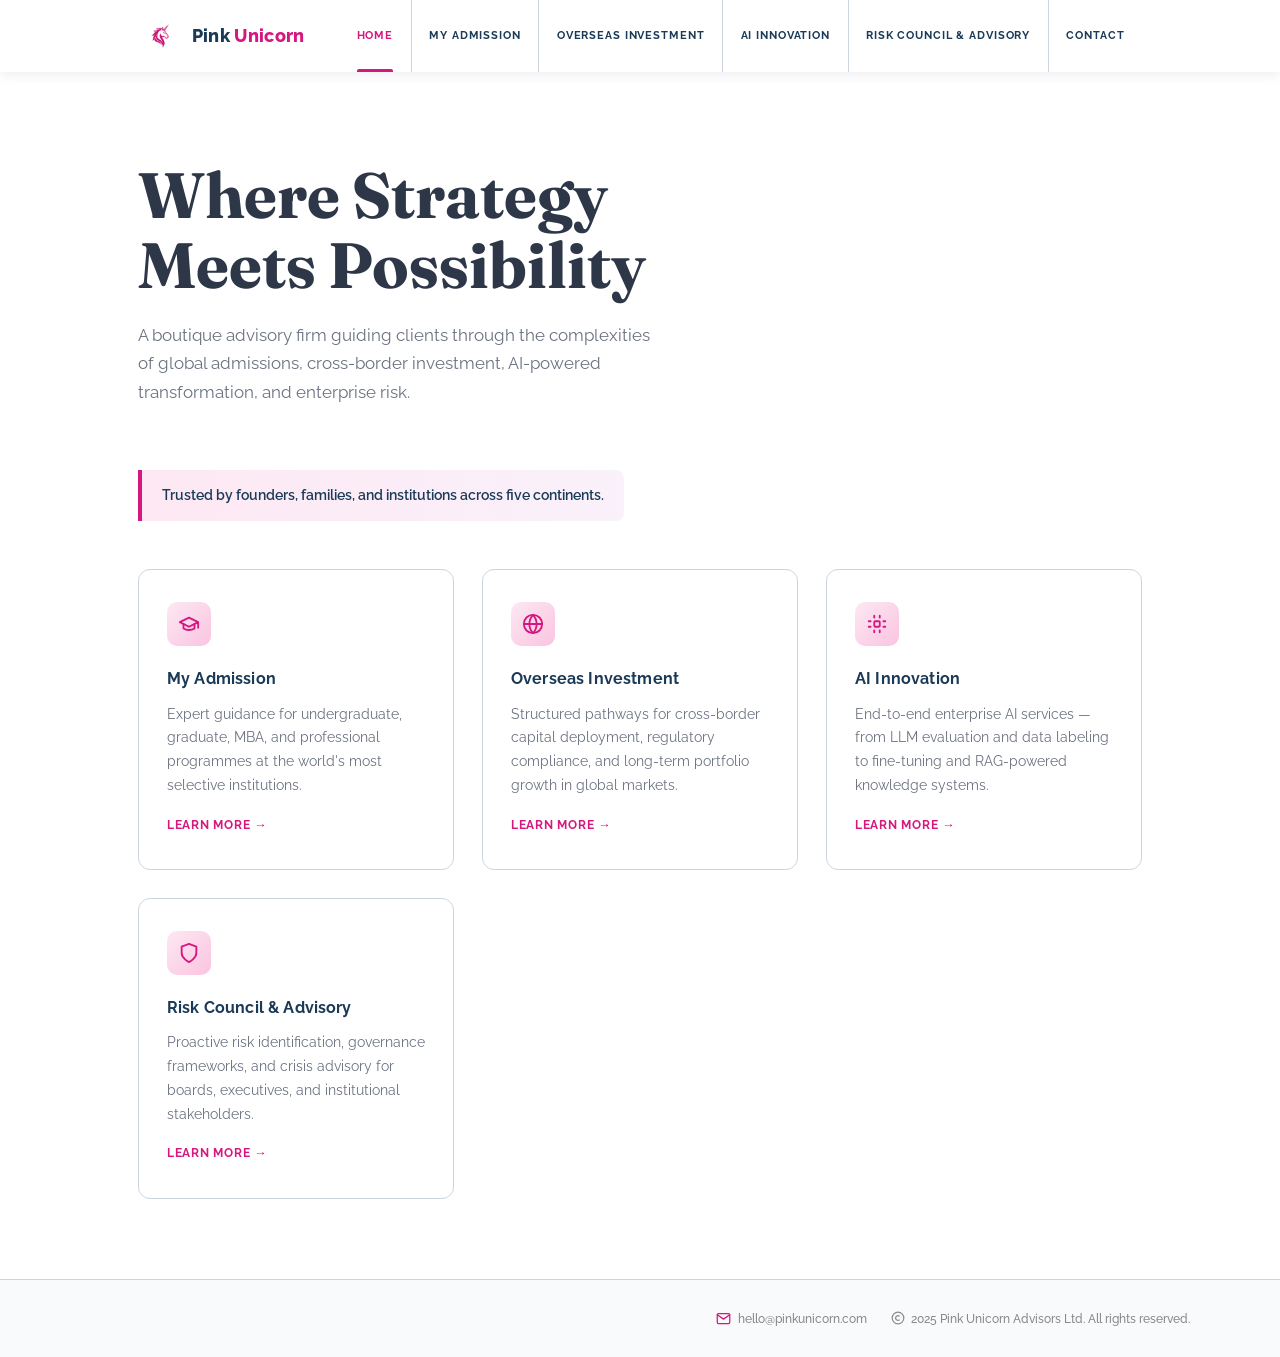
==== index.html @ c33bf4ef "Add files via upload" ====
<!DOCTYPE html>
<html lang="en">
<head>
  <meta charset="UTF-8" />
  <meta name="viewport" content="width=device-width, initial-scale=1.0" />
  <title>Pink Unicorn — Strategy, AI & Global Advisory</title>
  <meta name="description" content="Pink Unicorn is a premier advisory firm offering AI innovation, overseas investment, admissions strategy, and risk council services for discerning clients worldwide." />
  <link rel="stylesheet" href="styles.css" />
</head>
<body>

  <!-- ═══ HEADER ═══════════════════════════════════════════ -->
  <header class="site-header">
    <div class="header-inner">
      <a href="index.html" class="logo-link" aria-label="Pink Unicorn Home">
        <img src="logo.jpg" alt="Pink Unicorn logo" />
        <span class="logo-text">Pink <span>Unicorn</span></span>
      </a>

      <nav class="main-nav" aria-label="Primary navigation">
        <ul class="nav-list">
          <li><a href="index.html" class="active">Home</a></li>
          <li><a href="my-admission.html">My Admission</a></li>
          <li><a href="overseas-investment.html">Overseas Investment</a></li>
          <li><a href="ai-innovation.html">AI Innovation</a></li>
          <li><a href="risk-council.html">Risk Council &amp; Advisory</a></li>
          <li><a href="contact.html">Contact</a></li>
        </ul>
      </nav>

      <button class="hamburger" id="hamburger" aria-label="Toggle menu">
        <span></span><span></span><span></span>
      </button>
    </div>
  </header>

  <!-- Mobile nav -->
  <nav class="mobile-nav" id="mobile-nav" aria-label="Mobile navigation">
    <a href="index.html" class="active">Home</a>
    <a href="my-admission.html">My Admission</a>
    <a href="overseas-investment.html">Overseas Investment</a>
    <a href="ai-innovation.html">AI Innovation</a>
    <a href="risk-council.html">Risk Council &amp; Advisory</a>
    <a href="contact.html">Contact</a>
  </nav>

  <!-- ═══ HERO ══════════════════════════════════════════════ -->
  <section class="page-hero">
    <h1>Where Strategy<br>Meets Possibility</h1>
    <p class="hero-sub">
      A boutique advisory firm guiding clients through the complexities of global admissions,
      cross-border investment, AI-powered transformation, and enterprise risk.
    </p>
  </section>

  <!-- ═══ ACCENT STRIP ══════════════════════════════════════ -->
  <div class="container">
    <div class="accent-strip fade-up">
      Trusted by founders, families, and institutions across five continents.
    </div>
  </div>

  <!-- ═══ SERVICE CARDS ═════════════════════════════════════ -->
  <div class="services-grid" role="list">

    <article class="service-card fade-up" role="listitem">
      <div class="card-icon" aria-hidden="true">
        <!-- Graduation cap icon -->
        <svg width="22" height="22" viewBox="0 0 24 24" fill="none" stroke="currentColor" stroke-width="2" stroke-linecap="round" stroke-linejoin="round">
          <path d="M22 10v6M2 10l10-5 10 5-10 5z"/>
          <path d="M6 12v5c3.334 2 8.666 2 12 0v-5"/>
        </svg>
      </div>
      <h3>My Admission</h3>
      <p>Expert guidance for undergraduate, graduate, MBA, and professional programmes at the world's most selective institutions.</p>
      <a href="my-admission.html" style="display:inline-block;margin-top:1rem;font-size:0.78rem;font-weight:700;letter-spacing:0.06em;text-transform:uppercase;color:var(--magenta);">Learn more →</a>
    </article>

    <article class="service-card fade-up" role="listitem">
      <div class="card-icon" aria-hidden="true">
        <!-- Globe icon -->
        <svg width="22" height="22" viewBox="0 0 24 24" fill="none" stroke="currentColor" stroke-width="2" stroke-linecap="round" stroke-linejoin="round">
          <circle cx="12" cy="12" r="10"/>
          <line x1="2" y1="12" x2="22" y2="12"/>
          <path d="M12 2a15.3 15.3 0 0 1 4 10 15.3 15.3 0 0 1-4 10 15.3 15.3 0 0 1-4-10 15.3 15.3 0 0 1 4-10z"/>
        </svg>
      </div>
      <h3>Overseas Investment</h3>
      <p>Structured pathways for cross-border capital deployment, regulatory compliance, and long-term portfolio growth in global markets.</p>
      <a href="overseas-investment.html" style="display:inline-block;margin-top:1rem;font-size:0.78rem;font-weight:700;letter-spacing:0.06em;text-transform:uppercase;color:var(--magenta);">Learn more →</a>
    </article>

    <article class="service-card fade-up" role="listitem">
      <div class="card-icon" aria-hidden="true">
        <!-- AI / circuit icon -->
        <svg width="22" height="22" viewBox="0 0 24 24" fill="none" stroke="currentColor" stroke-width="2" stroke-linecap="round" stroke-linejoin="round">
          <rect x="9" y="9" width="6" height="6" rx="1"/>
          <path d="M3 9h2M3 15h2M19 9h2M19 15h2M9 3v2M15 3v2M9 19v2M15 19v2"/>
        </svg>
      </div>
      <h3>AI Innovation</h3>
      <p>End-to-end enterprise AI services — from LLM evaluation and data labeling to fine-tuning and RAG-powered knowledge systems.</p>
      <a href="ai-innovation.html" style="display:inline-block;margin-top:1rem;font-size:0.78rem;font-weight:700;letter-spacing:0.06em;text-transform:uppercase;color:var(--magenta);">Learn more →</a>
    </article>

    <article class="service-card fade-up" role="listitem">
      <div class="card-icon" aria-hidden="true">
        <!-- Shield icon -->
        <svg width="22" height="22" viewBox="0 0 24 24" fill="none" stroke="currentColor" stroke-width="2" stroke-linecap="round" stroke-linejoin="round">
          <path d="M12 22s8-4 8-10V5l-8-3-8 3v7c0 6 8 10 8 10z"/>
        </svg>
      </div>
      <h3>Risk Council &amp; Advisory</h3>
      <p>Proactive risk identification, governance frameworks, and crisis advisory for boards, executives, and institutional stakeholders.</p>
      <a href="risk-council.html" style="display:inline-block;margin-top:1rem;font-size:0.78rem;font-weight:700;letter-spacing:0.06em;text-transform:uppercase;color:var(--magenta);">Learn more →</a>
    </article>

  </div>

  <!-- ═══ FOOTER ════════════════════════════════════════════ -->
  <footer class="site-footer">
    <div class="footer-inner">
      <div class="footer-contact">
        <!-- Envelope icon -->
        <svg width="15" height="15" viewBox="0 0 24 24" fill="none" stroke="currentColor" stroke-width="2" stroke-linecap="round" stroke-linejoin="round" aria-hidden="true">
          <path d="M4 4h16c1.1 0 2 .9 2 2v12c0 1.1-.9 2-2 2H4c-1.1 0-2-.9-2-2V6c0-1.1.9-2 2-2z"/>
          <polyline points="22,6 12,13 2,6"/>
        </svg>
        <a href="mailto:hello@pinkunicorn.com">hello@pinkunicorn.com</a>
      </div>
      <div class="footer-copy">
        <!-- Copyright icon -->
        <svg width="14" height="14" viewBox="0 0 24 24" fill="none" stroke="currentColor" stroke-width="2" aria-hidden="true">
          <circle cx="12" cy="12" r="10"/>
          <path d="M14.83 14.83A4 4 0 1 1 14.83 9.17"/>
        </svg>
        <span>2025 Pink Unicorn Advisors Ltd. All rights reserved.</span>
      </div>
    </div>
  </footer>

  <script src="shared.js"></script>
</body>
</html>
---- styles.css ----
/* ============================================================
   PINK UNICORN — Global Stylesheet
   Design tokens and shared shell for all six pages
   ============================================================ */

@import url('https://fonts.googleapis.com/css2?family=Raleway:ital,wght@0,300;0,400;0,500;0,600;0,700;0,800;0,900;1,300&family=Fraunces:ital,wght@0,600;0,700;0,800;1,700&family=DM+Serif+Display:ital@0;1&display=swap');

/* ── Design Tokens ─────────────────────────────────────── */
:root {
  --navy:       #1B3A57;
  --near-black: #111827;
  --h1-gray:    #2D3748;
  --mid-gray:   #6B7280;
  --magenta:    #D6177F;
  --magenta-hover: #b8106b;
  --footer-gray:#BDBDBD;
  --light-bg:   #F9FAFB;
  --divider:    #CBD5E0;
  --white:      #ffffff;
  --max-w:      1100px;
  --side-pad:   clamp(1.25rem, 5vw, 3rem);
  --header-h:   72px;
}

/* ── Reset ─────────────────────────────────────────────── */
*, *::before, *::after { box-sizing: border-box; margin: 0; padding: 0; }
html { scroll-behavior: smooth; }
body {
  font-family: 'Raleway', sans-serif;
  color: var(--near-black);
  background: var(--white);
  line-height: 1.7;
  -webkit-font-smoothing: antialiased;
}
img { max-width: 100%; display: block; }
a  { text-decoration: none; color: inherit; }
ul { list-style: none; }

/* ── Typography helpers ────────────────────────────────── */
.serif { font-family: 'Fraunces', serif; }

/* ── Layout helper ─────────────────────────────────────── */
.container {
  width: 100%;
  max-width: var(--max-w);
  margin: 0 auto;
  padding-left: var(--side-pad);
  padding-right: var(--side-pad);
}

/* ============================================================
   HEADER / NAV
   ============================================================ */
.site-header {
  position: sticky;
  top: 0;
  z-index: 100;
  background: var(--white);
  box-shadow: 0 2px 12px rgba(0,0,0,0.08);
  height: var(--header-h);
  display: flex;
  align-items: center;
}

.header-inner {
  display: flex;
  align-items: center;
  justify-content: space-between;
  width: 100%;
  max-width: var(--max-w);
  margin: 0 auto;
  padding: 0 var(--side-pad);
  height: 100%;
}

.logo-link {
  display: flex;
  align-items: center;
  gap: 0.6rem;
  flex-shrink: 0;
}

.logo-link img {
  height: 44px;
  width: 44px;
  object-fit: contain;
}

.logo-text {
  font-family: 'Raleway', sans-serif;
  font-weight: 800;
  font-size: 1.1rem;
  letter-spacing: 0.02em;
  color: var(--navy);
  line-height: 1.2;
}

.logo-text span { color: var(--magenta); }

.main-nav {
  display: flex;
  align-items: center;
  height: 100%;
}

.nav-list {
  display: flex;
  align-items: center;
  height: 100%;
}

.nav-list li {
  height: 100%;
  display: flex;
  align-items: center;
}

.nav-list li + li {
  border-left: 1px solid var(--divider);
}

.nav-list a {
  display: flex;
  align-items: center;
  height: 100%;
  padding: 0 1.1rem;
  font-size: 0.68rem;
  font-weight: 700;
  letter-spacing: 0.08em;
  text-transform: uppercase;
  color: var(--navy);
  transition: color 0.2s;
  white-space: nowrap;
  position: relative;
}

.nav-list a::after {
  content: '';
  position: absolute;
  bottom: 0;
  left: 1.1rem;
  right: 1.1rem;
  height: 3px;
  background: var(--magenta);
  transform: scaleX(0);
  transition: transform 0.2s ease;
  border-radius: 2px 2px 0 0;
}

.nav-list a:hover,
.nav-list a.active {
  color: var(--magenta);
}

.nav-list a:hover::after,
.nav-list a.active::after {
  transform: scaleX(1);
}

/* Hamburger */
.hamburger {
  display: none;
  flex-direction: column;
  justify-content: center;
  gap: 5px;
  width: 32px;
  height: 32px;
  background: none;
  border: none;
  cursor: pointer;
  padding: 0;
}

.hamburger span {
  display: block;
  height: 2px;
  background: var(--navy);
  border-radius: 2px;
  transition: all 0.3s ease;
}

.hamburger.open span:nth-child(1) { transform: translateY(7px) rotate(45deg); }
.hamburger.open span:nth-child(2) { opacity: 0; }
.hamburger.open span:nth-child(3) { transform: translateY(-7px) rotate(-45deg); }

/* Mobile nav overlay */
.mobile-nav {
  display: none;
  position: fixed;
  top: var(--header-h);
  left: 0; right: 0; bottom: 0;
  background: var(--white);
  z-index: 99;
  padding: 2rem var(--side-pad);
  flex-direction: column;
  overflow-y: auto;
}

.mobile-nav.open { display: flex; }

.mobile-nav a {
  display: block;
  padding: 1rem 0;
  font-size: 0.82rem;
  font-weight: 700;
  letter-spacing: 0.08em;
  text-transform: uppercase;
  color: var(--navy);
  border-bottom: 1px solid var(--divider);
  transition: color 0.2s;
}

.mobile-nav a:hover,
.mobile-nav a.active { color: var(--magenta); }

/* ============================================================
   FOOTER
   ============================================================ */
.site-footer {
  background: var(--light-bg);
  border-top: 1px solid var(--divider);
  padding: 1.75rem var(--side-pad);
}

.footer-inner {
  max-width: var(--max-w);
  margin: 0 auto;
  display: flex;
  flex-wrap: wrap;
  align-items: center;
  justify-content: flex-end;
  gap: 1.5rem;
  font-size: 0.78rem;
  color: #888;
  font-weight: 500;
}

.footer-inner a { color: #888; transition: color 0.2s; }
.footer-inner a:hover { color: var(--magenta); }

.footer-contact,
.footer-copy {
  display: flex;
  align-items: center;
  gap: 0.4rem;
}

.footer-contact svg,
.footer-copy svg { flex-shrink: 0; }

.footer-contact svg { color: var(--magenta); }

/* ============================================================
   HERO — shared
   ============================================================ */
.page-hero {
  padding: 5.5rem var(--side-pad) 4rem;
  max-width: var(--max-w);
  margin: 0 auto;
}

.page-hero h1 {
  font-family: 'Fraunces', serif;
  font-size: clamp(2.6rem, 5vw, 4.2rem);
  font-weight: 700;
  color: var(--h1-gray);
  line-height: 1.1;
  max-width: 700px;
}

.page-hero .hero-sub {
  margin-top: 1.25rem;
  max-width: 520px;
  font-size: 1.05rem;
  color: var(--mid-gray);
  font-weight: 400;
}

/* ============================================================
   CONTENT SECTIONS
   ============================================================ */
.content-section {
  max-width: var(--max-w);
  margin: 0 auto;
  padding: 0 var(--side-pad) 5rem;
}

.content-section h2 {
  font-family: 'Raleway', sans-serif;
  font-size: clamp(1.65rem, 3vw, 2.3rem);
  font-weight: 800;
  color: var(--near-black);
  letter-spacing: -0.01em;
  margin-bottom: 1.1rem;
}

.content-section p {
  max-width: 430px;
  color: var(--mid-gray);
  font-size: 0.97rem;
  font-weight: 400;
  line-height: 1.85;
}

/* ============================================================
   TAB ROW — AI Innovation page
   ============================================================ */
.tab-row {
  border-bottom: 2px solid var(--divider);
  position: sticky;
  top: var(--header-h);
  background: var(--white);
  z-index: 90;
}

.tab-list {
  display: flex;
  max-width: var(--max-w);
  margin: 0 auto;
  padding: 0 var(--side-pad);
  overflow-x: auto;
  scrollbar-width: none;
}

.tab-list::-webkit-scrollbar { display: none; }

.tab-btn {
  background: none;
  border: none;
  border-bottom: 3px solid transparent;
  padding: 1.1rem 1.4rem;
  font-family: 'Raleway', sans-serif;
  font-size: 0.78rem;
  font-weight: 700;
  letter-spacing: 0.04em;
  color: var(--mid-gray);
  cursor: pointer;
  white-space: nowrap;
  transition: color 0.2s, border-color 0.2s;
  margin-bottom: -2px;
}

.tab-btn:hover { color: var(--magenta); }

.tab-btn.active {
  color: var(--magenta);
  border-bottom-color: var(--magenta);
}

/* ============================================================
   AI INNOVATION — section blocks with animation
   ============================================================ */
.ai-section {
  padding: 4rem 0 4.5rem;
  border-top: 1px solid var(--divider);
  opacity: 0;
  transform: translateY(24px);
  transition: opacity 0.55s ease, transform 0.55s ease;
}

.ai-section:first-child { border-top: none; padding-top: 3rem; }

.ai-section.visible {
  opacity: 1;
  transform: translateY(0);
}

/* ============================================================
   SERVICE CARDS — Home page
   ============================================================ */
.services-grid {
  display: grid;
  grid-template-columns: repeat(auto-fit, minmax(240px, 1fr));
  gap: 1.75rem;
  max-width: var(--max-w);
  margin: 0 auto;
  padding: 0 var(--side-pad) 5rem;
}

.service-card {
  border: 1px solid var(--divider);
  border-radius: 12px;
  padding: 2rem 1.75rem;
  transition: box-shadow 0.25s, transform 0.25s, border-color 0.25s;
}

.service-card:hover {
  box-shadow: 0 8px 32px rgba(214,23,127,0.1);
  transform: translateY(-4px);
  border-color: rgba(214,23,127,0.3);
}

.service-card .card-icon {
  width: 44px;
  height: 44px;
  background: linear-gradient(135deg, #fde8f3, #fac4e0);
  border-radius: 10px;
  display: flex;
  align-items: center;
  justify-content: center;
  margin-bottom: 1.25rem;
  color: var(--magenta);
}

.service-card h3 {
  font-weight: 700;
  font-size: 0.98rem;
  color: var(--navy);
  margin-bottom: 0.6rem;
  letter-spacing: 0.01em;
}

.service-card p {
  font-size: 0.875rem;
  color: var(--mid-gray);
  line-height: 1.7;
}

/* ============================================================
   CONTACT FORM
   ============================================================ */
.contact-form-wrap {
  max-width: 580px;
  padding: 0 var(--side-pad) 5rem;
}

.contact-form {
  display: flex;
  flex-direction: column;
  gap: 1.25rem;
}

.form-group {
  display: flex;
  flex-direction: column;
  gap: 0.4rem;
}

.form-group label {
  font-size: 0.75rem;
  font-weight: 700;
  letter-spacing: 0.06em;
  text-transform: uppercase;
  color: var(--navy);
}

.form-group input,
.form-group select,
.form-group textarea {
  font-family: 'Raleway', sans-serif;
  font-size: 0.95rem;
  color: var(--near-black);
  border: 1.5px solid var(--divider);
  border-radius: 8px;
  padding: 0.75rem 1rem;
  background: var(--white);
  transition: border-color 0.2s, box-shadow 0.2s;
  outline: none;
}

.form-group input:focus,
.form-group select:focus,
.form-group textarea:focus {
  border-color: var(--magenta);
  box-shadow: 0 0 0 3px rgba(214,23,127,0.12);
}

.form-group textarea {
  resize: vertical;
  min-height: 130px;
}

.btn-primary {
  display: inline-flex;
  align-items: center;
  gap: 0.5rem;
  background: var(--magenta);
  color: var(--white);
  font-family: 'Raleway', sans-serif;
  font-weight: 700;
  font-size: 0.8rem;
  letter-spacing: 0.07em;
  text-transform: uppercase;
  padding: 0.9rem 2.2rem;
  border-radius: 8px;
  border: none;
  cursor: pointer;
  transition: background 0.2s, transform 0.15s;
}

.btn-primary:hover {
  background: var(--magenta-hover);
  transform: translateY(-1px);
}

/* ============================================================
   ACCENT STRIP
   ============================================================ */
.accent-strip {
  display: inline-block;
  background: linear-gradient(90deg, #fde8f3 0%, #f9f1fb 100%);
  border-left: 4px solid var(--magenta);
  padding: 0.85rem 1.25rem;
  border-radius: 0 8px 8px 0;
  margin-bottom: 3rem;
  max-width: 560px;
  font-size: 0.875rem;
  color: var(--navy);
  font-weight: 600;
}

/* ============================================================
   FADE-UP utility (Intersection Observer)
   ============================================================ */
.fade-up {
  opacity: 0;
  transform: translateY(28px);
  transition: opacity 0.55s ease, transform 0.55s ease;
}

.fade-up.visible {
  opacity: 1;
  transform: translateY(0);
}

/* ============================================================
   RISK COUNCIL — two-col layout
   ============================================================ */
.two-col {
  display: grid;
  grid-template-columns: 1fr 1fr;
  gap: 3rem;
  max-width: var(--max-w);
  margin: 0 auto;
  padding: 0 var(--side-pad) 5rem;
  align-items: start;
}

@media (max-width: 700px) {
  .two-col { grid-template-columns: 1fr; gap: 2rem; }
}

/* ============================================================
   RESPONSIVE
   ============================================================ */
@media (max-width: 900px) {
  .nav-list  { display: none; }
  .hamburger { display: flex; }
}

@media (max-width: 600px) {
  .page-hero { padding: 3.5rem var(--side-pad) 2.5rem; }
  .services-grid { grid-template-columns: 1fr; }
  .footer-inner {
    flex-direction: column;
    align-items: flex-start;
    gap: 0.75rem;
  }
}
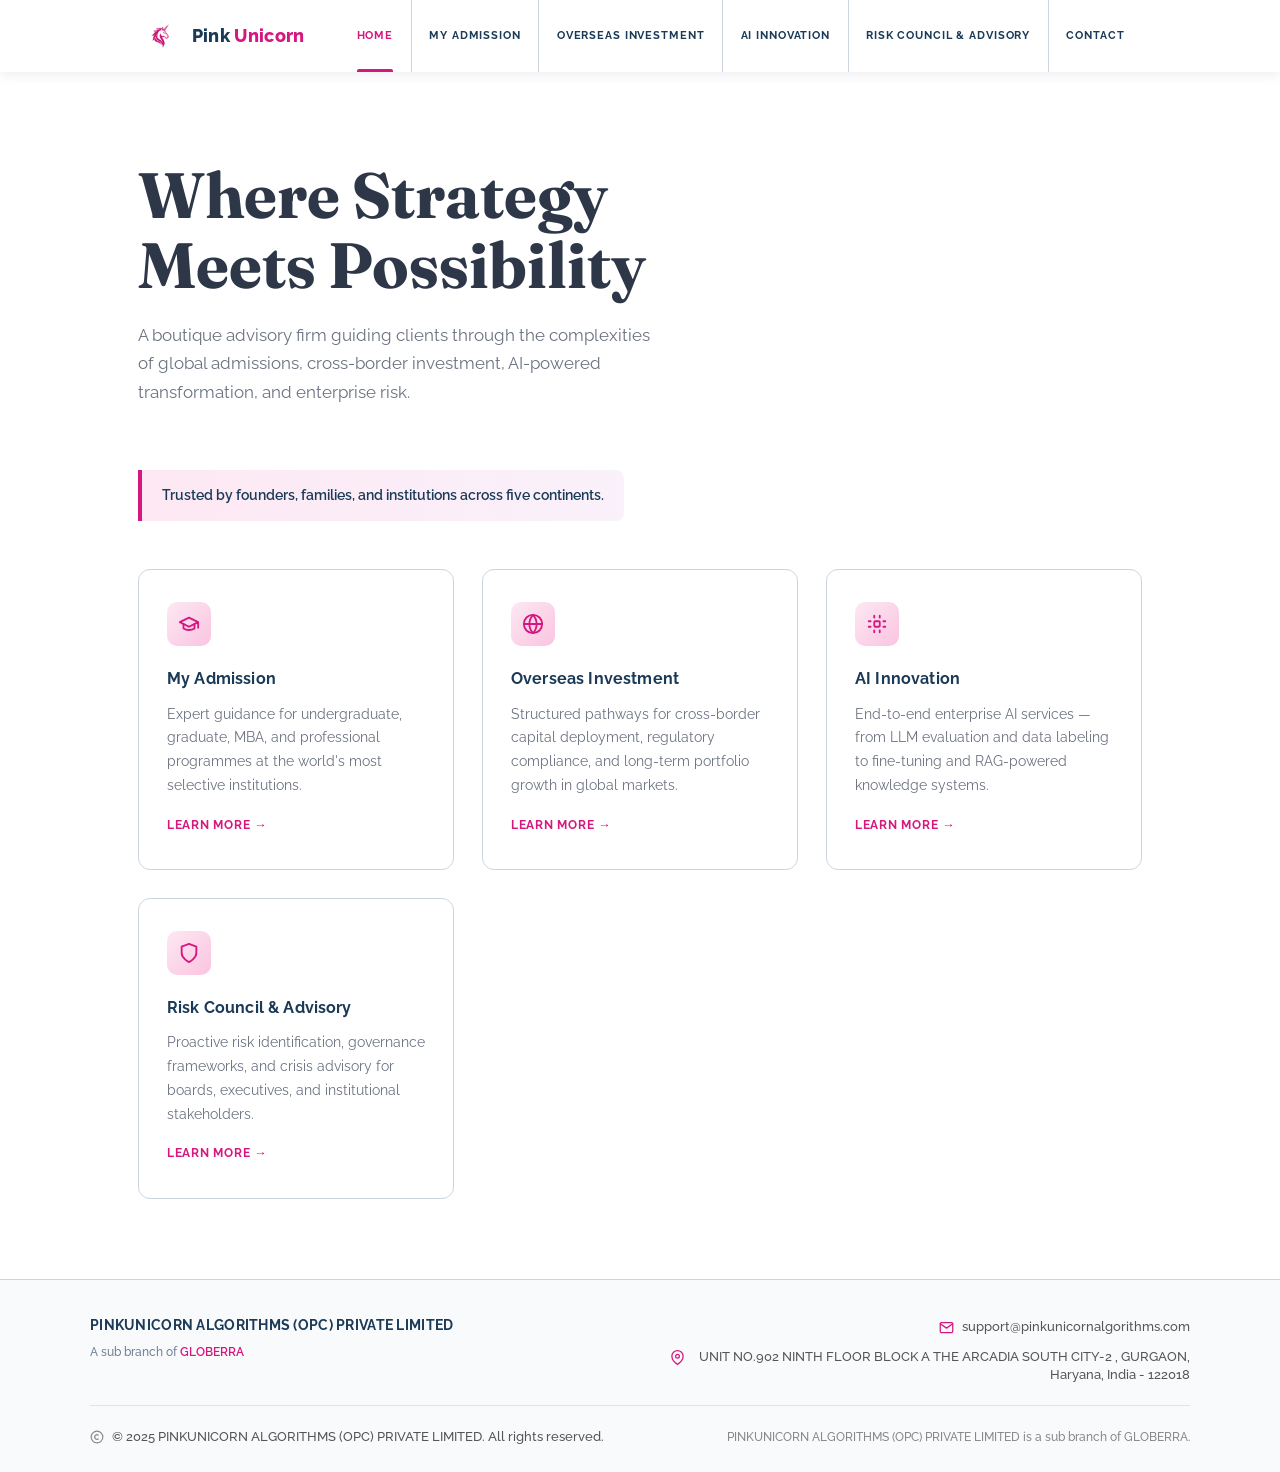
==== commit 478cbe8f: "Update website with latest AI agent changes" ====
--- a/index.html
+++ b/index.html
@@ -120,21 +120,42 @@
   <!-- ═══ FOOTER ════════════════════════════════════════════ -->
   <footer class="site-footer">
     <div class="footer-inner">
-      <div class="footer-contact">
-        <!-- Envelope icon -->
-        <svg width="15" height="15" viewBox="0 0 24 24" fill="none" stroke="currentColor" stroke-width="2" stroke-linecap="round" stroke-linejoin="round" aria-hidden="true">
-          <path d="M4 4h16c1.1 0 2 .9 2 2v12c0 1.1-.9 2-2 2H4c-1.1 0-2-.9-2-2V6c0-1.1.9-2 2-2z"/>
-          <polyline points="22,6 12,13 2,6"/>
-        </svg>
-        <a href="mailto:hello@pinkunicorn.com">hello@pinkunicorn.com</a>
+      <div class="footer-main">
+        <div class="footer-brand">
+          <div class="footer-company">PINKUNICORN ALGORITHMS (OPC) PRIVATE LIMITED</div>
+          <div class="footer-affiliation">A sub branch of <strong>GLOBERRA</strong></div>
+        </div>
+        <div class="footer-meta">
+          <div class="footer-item footer-contact">
+            <!-- Envelope icon -->
+            <svg width="15" height="15" viewBox="0 0 24 24" fill="none" stroke="currentColor" stroke-width="2" stroke-linecap="round" stroke-linejoin="round" aria-hidden="true">
+              <path d="M4 4h16c1.1 0 2 .9 2 2v12c0 1.1-.9 2-2 2H4c-1.1 0-2-.9-2-2V6c0-1.1.9-2 2-2z"/>
+              <polyline points="22,6 12,13 2,6"/>
+            </svg>
+            <a href="mailto:support@pinkunicornalgorithms.com">support@pinkunicornalgorithms.com</a>
+          </div>
+          <div class="footer-item footer-address">
+            <!-- Map pin icon -->
+            <svg width="15" height="15" viewBox="0 0 24 24" fill="none" stroke="currentColor" stroke-width="2" stroke-linecap="round" stroke-linejoin="round" aria-hidden="true">
+              <path d="M21 10c0 7-9 13-9 13s-9-6-9-13a9 9 0 0 1 18 0z"/>
+              <circle cx="12" cy="10" r="3"/>
+            </svg>
+            <span>UNIT NO.902 NINTH FLOOR BLOCK A THE ARCADIA SOUTH CITY-2 , GURGAON, Haryana, India - 122018</span>
+          </div>
+        </div>
       </div>
-      <div class="footer-copy">
-        <!-- Copyright icon -->
-        <svg width="14" height="14" viewBox="0 0 24 24" fill="none" stroke="currentColor" stroke-width="2" aria-hidden="true">
-          <circle cx="12" cy="12" r="10"/>
-          <path d="M14.83 14.83A4 4 0 1 1 14.83 9.17"/>
-        </svg>
-        <span>2025 Pink Unicorn Advisors Ltd. All rights reserved.</span>
+      <div class="footer-bottom">
+        <div class="footer-item footer-copy">
+          <!-- Copyright icon -->
+          <svg width="14" height="14" viewBox="0 0 24 24" fill="none" stroke="currentColor" stroke-width="2" aria-hidden="true">
+            <circle cx="12" cy="12" r="10"/>
+            <path d="M14.83 14.83A4 4 0 1 1 14.83 9.17"/>
+          </svg>
+          <span>&copy; 2025 PINKUNICORN ALGORITHMS (OPC) PRIVATE LIMITED. All rights reserved.</span>
+        </div>
+        <div class="footer-notice">
+          PINKUNICORN ALGORITHMS (OPC) PRIVATE LIMITED is a sub branch of GLOBERRA.
+        </div>
       </div>
     </div>
   </footer>
--- a/styles.css
+++ b/styles.css
@@ -219,36 +219,113 @@
 .site-footer {
   background: var(--light-bg);
   border-top: 1px solid var(--divider);
-  padding: 1.75rem var(--side-pad);
+  padding: 2.25rem var(--side-pad) 1.5rem;
 }
 
 .footer-inner {
   max-width: var(--max-w);
   margin: 0 auto;
   display: flex;
+  flex-direction: column;
+  gap: 1.25rem;
+  font-size: 0.8rem;
+  color: #6B7280;
+  font-weight: 500;
+}
+
+.footer-main {
+  display: flex;
   flex-wrap: wrap;
-  align-items: center;
-  justify-content: flex-end;
-  gap: 1.5rem;
+  justify-content: space-between;
+  align-items: flex-start;
+  gap: 1.75rem;
+  padding-bottom: 1.25rem;
+  border-bottom: 1px solid rgba(203, 213, 224, 0.6);
+}
+
+.footer-brand {
+  display: flex;
+  flex-direction: column;
+  gap: 0.35rem;
+  max-width: 440px;
+}
+
+.footer-company {
+  font-size: 0.88rem;
+  font-weight: 700;
+  letter-spacing: 0.02em;
+  color: var(--navy);
+  line-height: 1.4;
+}
+
+.footer-affiliation {
   font-size: 0.78rem;
+  color: #718096;
+}
+
+.footer-affiliation strong {
+  color: var(--magenta);
+  font-weight: 600;
+}
+
+.footer-meta {
+  display: flex;
+  flex-direction: column;
+  gap: 0.65rem;
+  align-items: flex-end;
+  text-align: right;
+  max-width: 520px;
+}
+
+.footer-item {
+  display: flex;
+  align-items: center;
+  gap: 0.5rem;
+  font-size: 0.8rem;
+  color: #555;
+}
+
+.footer-address {
+  align-items: flex-start;
+  text-align: right;
+  line-height: 1.45;
+}
+
+.footer-contact svg,
+.footer-address svg {
+  flex-shrink: 0;
+  color: var(--magenta);
+  margin-top: 2px;
+}
+
+.footer-copy svg {
+  flex-shrink: 0;
   color: #888;
-  font-weight: 500;
-}
-
-.footer-inner a { color: #888; transition: color 0.2s; }
-.footer-inner a:hover { color: var(--magenta); }
-
-.footer-contact,
-.footer-copy {
-  display: flex;
-  align-items: center;
-  gap: 0.4rem;
-}
-
-.footer-contact svg,
-.footer-copy svg { flex-shrink: 0; }
-
-.footer-contact svg { color: var(--magenta); }
+}
+
+.footer-inner a {
+  color: #555;
+  transition: color 0.2s;
+}
+
+.footer-inner a:hover {
+  color: var(--magenta);
+}
+
+.footer-bottom {
+  display: flex;
+  flex-wrap: wrap;
+  justify-content: space-between;
+  align-items: center;
+  gap: 0.75rem;
+  font-size: 0.75rem;
+  color: #888;
+}
+
+.footer-notice {
+  font-size: 0.75rem;
+  color: #888;
+}
 
 /* ============================================================
    HERO — shared
@@ -546,14 +623,26 @@
 @media (max-width: 900px) {
   .nav-list  { display: none; }
   .hamburger { display: flex; }
+  .footer-main {
+    flex-direction: column;
+    align-items: flex-start;
+    gap: 1.25rem;
+  }
+  .footer-meta {
+    align-items: flex-start;
+    text-align: left;
+  }
+  .footer-address {
+    text-align: left;
+  }
+  .footer-bottom {
+    flex-direction: column;
+    align-items: flex-start;
+    gap: 0.5rem;
+  }
 }
 
 @media (max-width: 600px) {
   .page-hero { padding: 3.5rem var(--side-pad) 2.5rem; }
   .services-grid { grid-template-columns: 1fr; }
-  .footer-inner {
-    flex-direction: column;
-    align-items: flex-start;
-    gap: 0.75rem;
-  }
-}
+}
